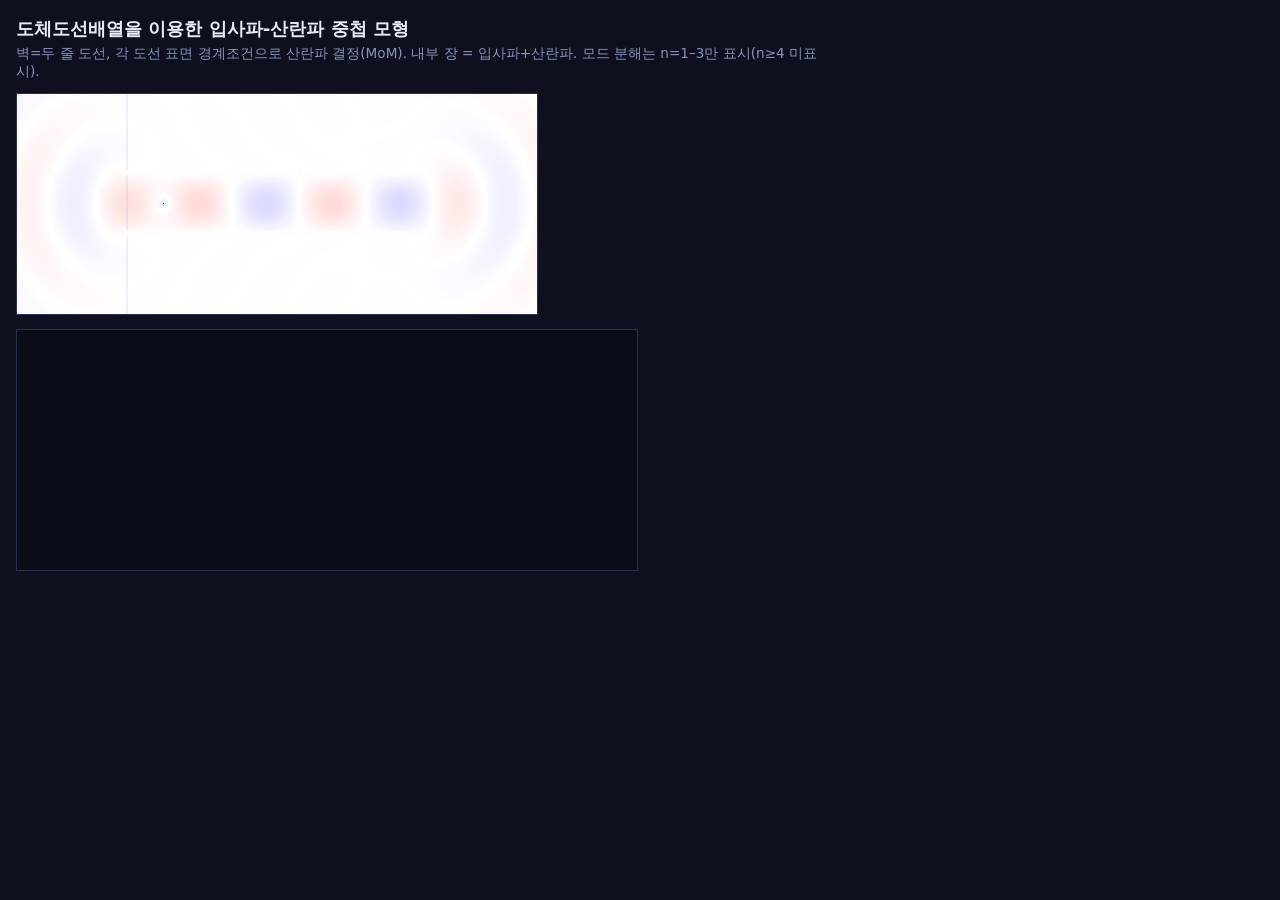
==== higher-order/index.html @ 63b71bd2 "feat: 새 페이지 골격+히트맵 렌더+위상 애니메이션(내부 선원) Co-Authored-By: Claude Opus 4.8 <noreply@anthropic.com>" ====
<!DOCTYPE html>
<html lang="ko"><head><meta charset="utf-8">
<meta name="viewport" content="width=device-width, initial-scale=1">
<title>도체도선배열을 이용한 입사파-산란파 중첩 모형</title>
<link rel="stylesheet" href="style.css"></head>
<body>
<h1>도체도선배열을 이용한 입사파-산란파 중첩 모형</h1>
<p class="sub">벽=두 줄 도선, 각 도선 표면 경계조건으로 산란파 결정(MoM). 내부 장 = 입사파+산란파.
모드 분해는 n=1–3만 표시(n≥4 미표시).</p>
<div class="stage"><div class="cvwrap"><canvas id="cvTot"></canvas></div></div>
<div id="controls"></div>
<div class="stage"><canvas id="cvGraph" width="620" height="240"></canvas></div>
<div id="readouts"></div>
<script src="../core.js"></script>
<script src="../hankel.js"></script>
<script src="../field.js"></script>
<script src="../render.js"></script>
<script src="modes.js"></script>
<script src="script.js"></script>
</body></html>
---- higher-order/style.css ----
:root { --bg:#0e1020; --fg:#e8ebf5; --mut:#8892b5; }
* { box-sizing:border-box; }
body { margin:0; padding:16px; background:var(--bg); color:var(--fg);
  font-family:"Segoe UI",system-ui,sans-serif; }
h1 { font-size:1.15rem; margin:0 0 4px; }
.sub { color:var(--mut); font-size:0.85rem; margin:0 0 12px; max-width:820px; }
.stage { margin:10px 0; }
.cvwrap { position:relative; display:inline-block; max-width:100%; }
canvas { max-width:100%; background:#0a0c18; border:1px solid #2a3050; image-rendering:pixelated; }
#cvGraph { image-rendering:auto; }
.row { display:flex; align-items:center; gap:10px; flex-wrap:wrap; margin:6px 0; }
.row label { min-width:120px; color:var(--mut); font-size:0.85rem; }
button { background:#1b2140; color:var(--fg); border:1px solid #3a4270;
  border-radius:6px; padding:5px 10px; cursor:pointer; font-size:0.85rem; }
button:hover { background:#252d54; }
.warn { color:#f4a261; }
.mode1 { color:#4a90d9; } .mode2 { color:#3fb56b; } .mode3 { color:#e8913a; }
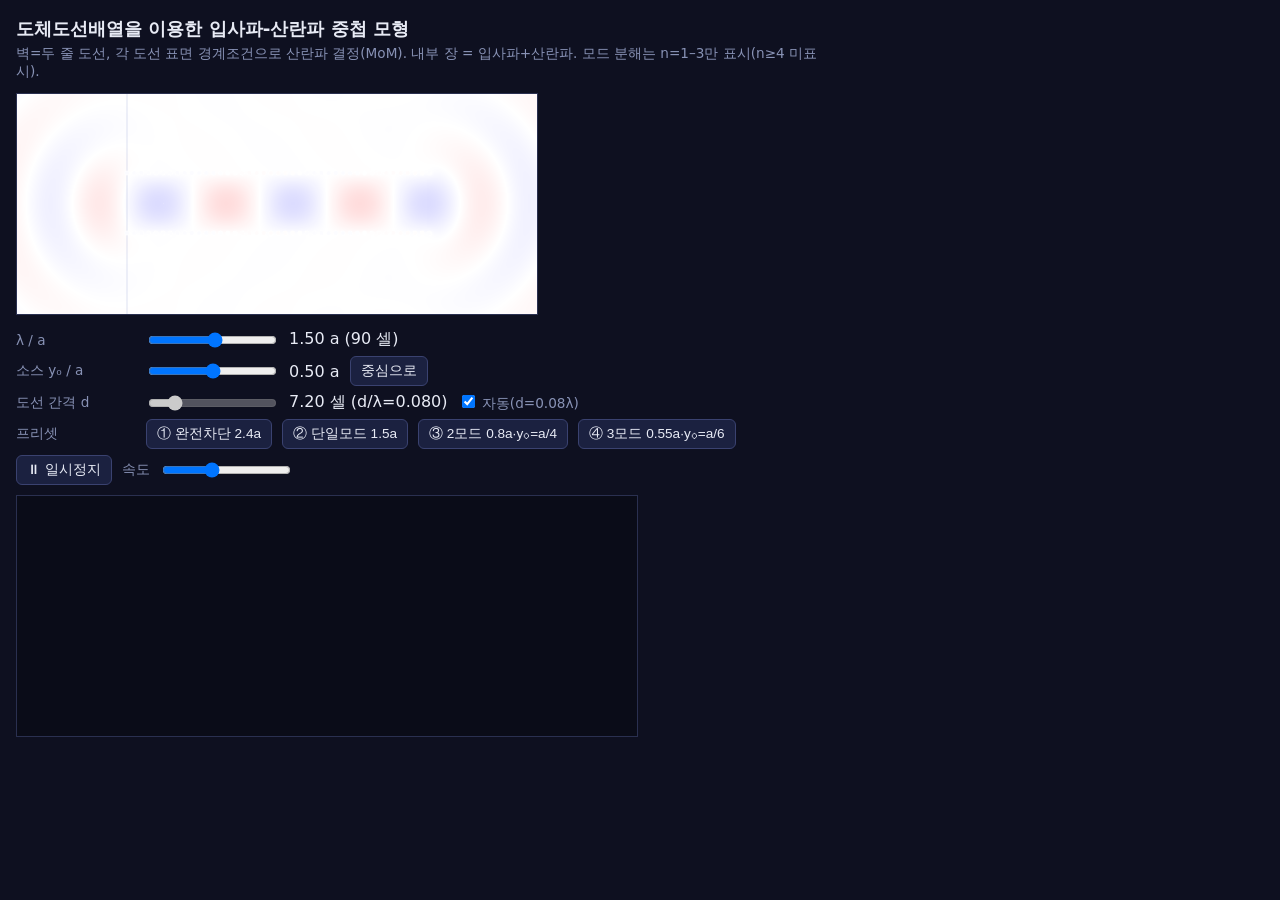
==== commit 68be05cd: "feat: 컨트롤(λ·y₀·중심 버튼·프리셋 4개·d 자동 토글·디바운스) Co-Authored-By: Claude Opus 4.8 <noreply@anthropic.com>" ====
--- a/higher-order/index.html
+++ b/higher-order/index.html
@@ -8,7 +8,27 @@
 <p class="sub">벽=두 줄 도선, 각 도선 표면 경계조건으로 산란파 결정(MoM). 내부 장 = 입사파+산란파.
 모드 분해는 n=1–3만 표시(n≥4 미표시).</p>
 <div class="stage"><div class="cvwrap"><canvas id="cvTot"></canvas></div></div>
-<div id="controls"></div>
+<div id="controls">
+  <div class="row"><label>λ / a</label>
+    <input id="lambda" type="range" min="0.4" max="2.5" step="0.01" value="1.5">
+    <span id="lambdaVal"></span></div>
+  <div class="row"><label>소스 y₀ / a</label>
+    <input id="y0" type="range" min="0.05" max="0.95" step="0.01" value="0.5">
+    <span id="y0Val"></span><button id="centerBtn">중심으로</button></div>
+  <div class="row"><label>도선 간격 d</label>
+    <input id="dWire" type="range" min="2" max="20" step="1" value="5" disabled>
+    <span id="dVal"></span>
+    <label style="min-width:auto"><input id="dAuto" type="checkbox" checked> 자동(d=0.08λ)</label></div>
+  <div class="row"><label>프리셋</label>
+    <button data-preset="1">① 완전차단 2.4a</button>
+    <button data-preset="2">② 단일모드 1.5a</button>
+    <button data-preset="3">③ 2모드 0.8a·y₀=a/4</button>
+    <button data-preset="4">④ 3모드 0.55a·y₀=a/6</button></div>
+  <div class="row">
+    <button id="pauseBtn">⏸ 일시정지</button>
+    <label style="min-width:auto">속도</label>
+    <input id="speed" type="range" min="0" max="0.4" step="0.01" value="0.15"></div>
+</div>
 <div class="stage"><canvas id="cvGraph" width="620" height="240"></canvas></div>
 <div id="readouts"></div>
 <script src="../core.js"></script>
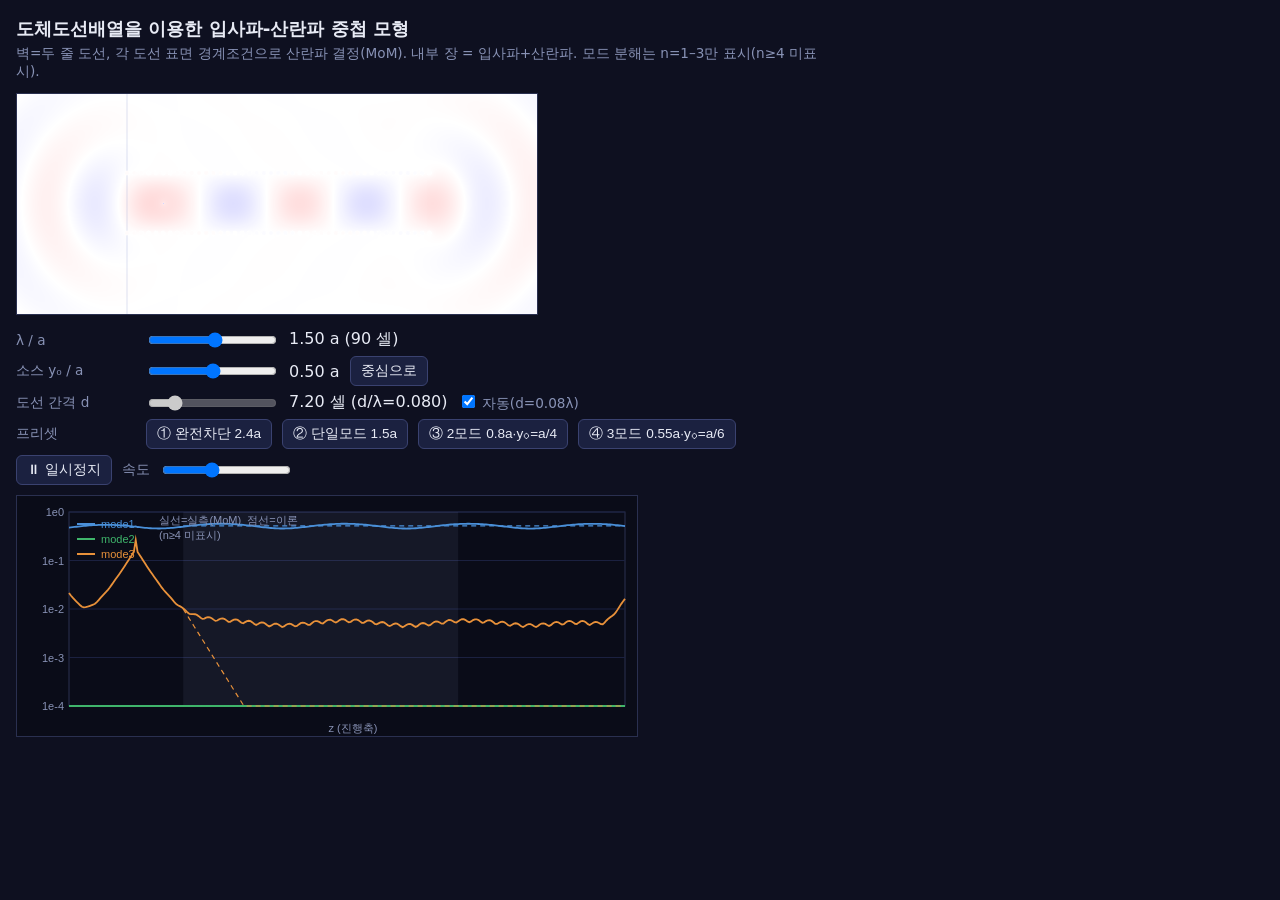
==== commit c9c70890: "feat: 모드 분해 그래프(3모드 실측+이론선, 로그축, 공통 정규화, 붕괴 경고) Co-Authored-By: Claude Opus 4.8 <noreply@anthropic.c" ====
--- a/higher-order/index.html
+++ b/higher-order/index.html
@@ -36,5 +36,6 @@
 <script src="../field.js"></script>
 <script src="../render.js"></script>
 <script src="modes.js"></script>
+<script src="graph.js"></script>
 <script src="script.js"></script>
 </body></html>
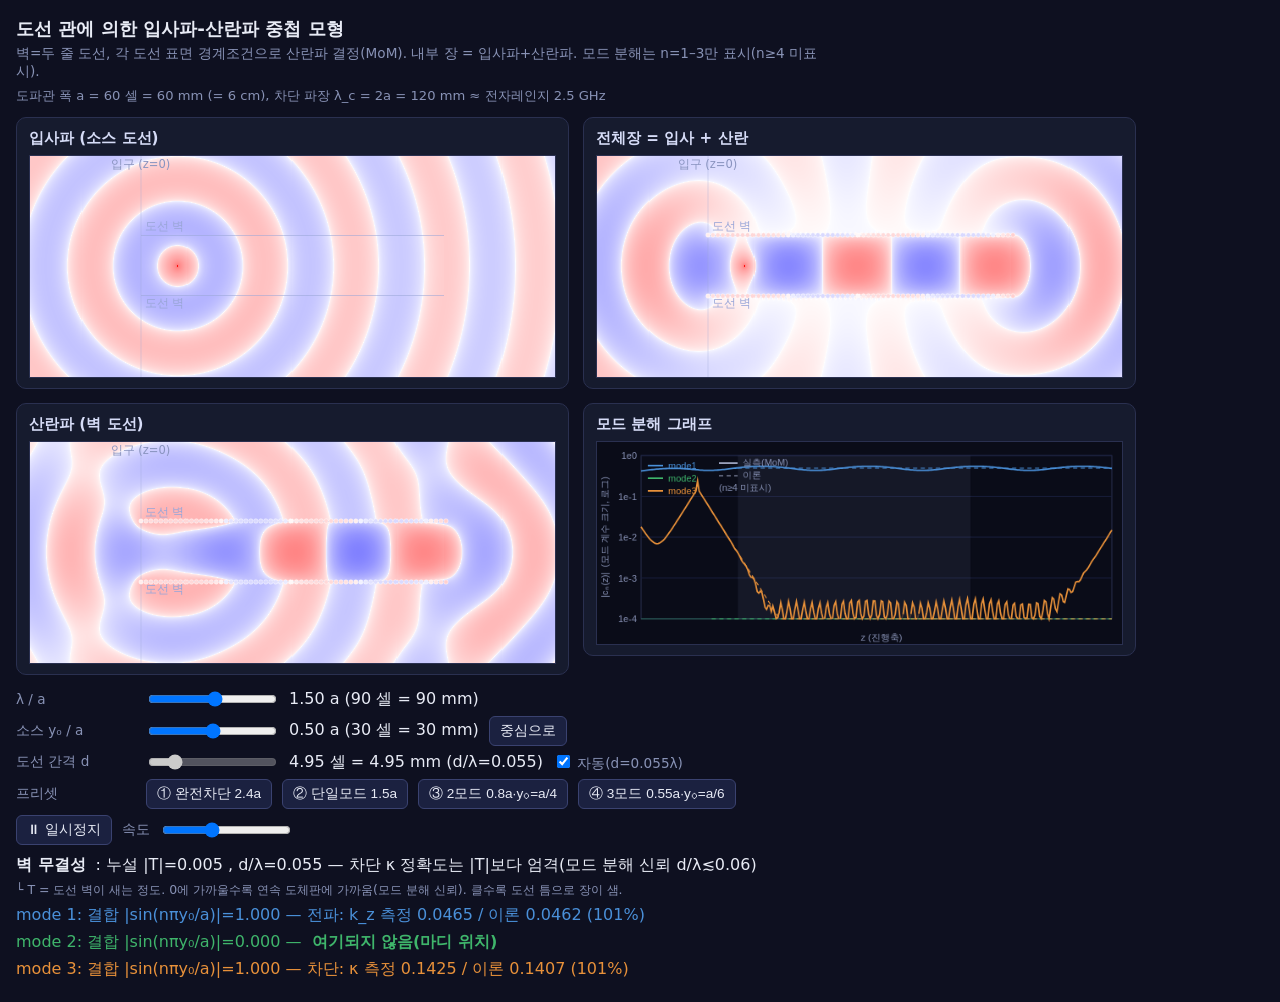
==== commit c00eb30a: "feat: higher-order 시뮬 2×2 개편 반영(입사·전체·산란 + 모드그래프) - render-ho.js 신규: higher-order 전용 렌더(감마 0.4·벽 실선·" ====
--- a/higher-order/index.html
+++ b/higher-order/index.html
@@ -1,13 +1,25 @@
 <!DOCTYPE html>
 <html lang="ko"><head><meta charset="utf-8">
 <meta name="viewport" content="width=device-width, initial-scale=1">
-<title>도체도선배열을 이용한 입사파-산란파 중첩 모형</title>
+<title>도선 관에 의한 입사파-산란파 중첩 모형</title>
 <link rel="stylesheet" href="style.css"></head>
 <body>
-<h1>도체도선배열을 이용한 입사파-산란파 중첩 모형</h1>
+<h1>도선 관에 의한 입사파-산란파 중첩 모형</h1>
 <p class="sub">벽=두 줄 도선, 각 도선 표면 경계조건으로 산란파 결정(MoM). 내부 장 = 입사파+산란파.
 모드 분해는 n=1–3만 표시(n≥4 미표시).</p>
-<div class="stage"><div class="cvwrap"><canvas id="cvTot"></canvas></div></div>
+<p class="scale-note">도파관 폭 a = 60 셀 = 60 mm (= 6 cm), 차단 파장 λ_c = 2a = 120 mm ≈ 전자레인지 2.5 GHz</p>
+
+<div class="grid2x2">
+  <section class="panel"><h3>입사파 (소스 도선)</h3>
+    <div class="cvwrap"><canvas id="cvInc"></canvas></div></section>
+  <section class="panel"><h3>전체장 = 입사 + 산란</h3>
+    <div class="cvwrap"><canvas id="cvTot"></canvas></div></section>
+  <section class="panel"><h3>산란파 (벽 도선)</h3>
+    <div class="cvwrap"><canvas id="cvScat"></canvas></div></section>
+  <section class="panel"><h3>모드 분해 그래프</h3>
+    <div class="cvwrap"><canvas id="cvGraph" width="620" height="240"></canvas></div></section>
+</div>
+
 <div id="controls">
   <div class="row"><label>λ / a</label>
     <input id="lambda" type="range" min="0.4" max="2.5" step="0.01" value="1.5">
@@ -18,7 +30,7 @@
   <div class="row"><label>도선 간격 d</label>
     <input id="dWire" type="range" min="2" max="20" step="1" value="5" disabled>
     <span id="dVal"></span>
-    <label style="min-width:auto"><input id="dAuto" type="checkbox" checked> 자동(d=0.08λ)</label></div>
+    <label style="min-width:auto"><input id="dAuto" type="checkbox" checked> 자동(d=0.055λ)</label></div>
   <div class="row"><label>프리셋</label>
     <button data-preset="1">① 완전차단 2.4a</button>
     <button data-preset="2">② 단일모드 1.5a</button>
@@ -29,12 +41,11 @@
     <label style="min-width:auto">속도</label>
     <input id="speed" type="range" min="0" max="0.4" step="0.01" value="0.15"></div>
 </div>
-<div class="stage"><canvas id="cvGraph" width="620" height="240"></canvas></div>
 <div id="readouts"></div>
 <script src="../core.js"></script>
 <script src="../hankel.js"></script>
 <script src="../field.js"></script>
-<script src="../render.js"></script>
+<script src="render-ho.js"></script>
 <script src="modes.js"></script>
 <script src="graph.js"></script>
 <script src="script.js"></script>
--- a/higher-order/style.css
+++ b/higher-order/style.css
@@ -3,15 +3,29 @@
 body { margin:0; padding:16px; background:var(--bg); color:var(--fg);
   font-family:"Segoe UI",system-ui,sans-serif; }
 h1 { font-size:1.15rem; margin:0 0 4px; }
-.sub { color:var(--mut); font-size:0.85rem; margin:0 0 12px; max-width:820px; }
-.stage { margin:10px 0; }
-.cvwrap { position:relative; display:inline-block; max-width:100%; }
-canvas { max-width:100%; background:#0a0c18; border:1px solid #2a3050; image-rendering:pixelated; }
-#cvGraph { image-rendering:auto; }
+.sub { color:var(--mut); font-size:0.85rem; margin:0 0 6px; max-width:820px; }
+.scale-note { color:var(--mut); font-size:0.82rem; margin:0 0 12px; max-width:820px; }
+
+/* 2×2 그리드: 좌상 입사 · 우상 전체 · 좌하 산란 · 우하 그래프 */
+.grid2x2 { display:grid; grid-template-columns:1fr 1fr; gap:14px; align-items:start; max-width:1120px; }
+.panel { background:#161b2e; border:1px solid #2a3050; border-radius:10px; padding:10px 12px; }
+.panel h3 { margin:0 0 6px; font-size:0.95rem; color:#d6dcf7; font-weight:600; }
+.cvwrap { position:relative; display:block; width:100%; }
+.cvwrap canvas { width:100%; height:auto; display:block; background:#0a0c18;
+  border:1px solid #2a3050; image-rendering:pixelated; }
+#cvInc, #cvScat, #cvTot { aspect-ratio: 520 / 220; }
+#cvGraph { image-rendering:auto; aspect-ratio: 620 / 240; }
+.cv-label { position:absolute; font-size:0.72rem; line-height:1; pointer-events:none; white-space:nowrap; }
+.cv-label-center { transform:translateX(-50%); }
+@media (max-width:900px){ .grid2x2 { grid-template-columns:1fr; } }
+
+#controls { margin-top:14px; max-width:1120px; }
 .row { display:flex; align-items:center; gap:10px; flex-wrap:wrap; margin:6px 0; }
 .row label { min-width:120px; color:var(--mut); font-size:0.85rem; }
 button { background:#1b2140; color:var(--fg); border:1px solid #3a4270;
   border-radius:6px; padding:5px 10px; cursor:pointer; font-size:0.85rem; }
 button:hover { background:#252d54; }
 .warn { color:#f4a261; }
+.tcap { color:var(--mut); font-size:0.78rem; margin:2px 0 6px; }
+#readouts { margin-top:10px; max-width:1120px; }
 .mode1 { color:#4a90d9; } .mode2 { color:#3fb56b; } .mode3 { color:#e8913a; }
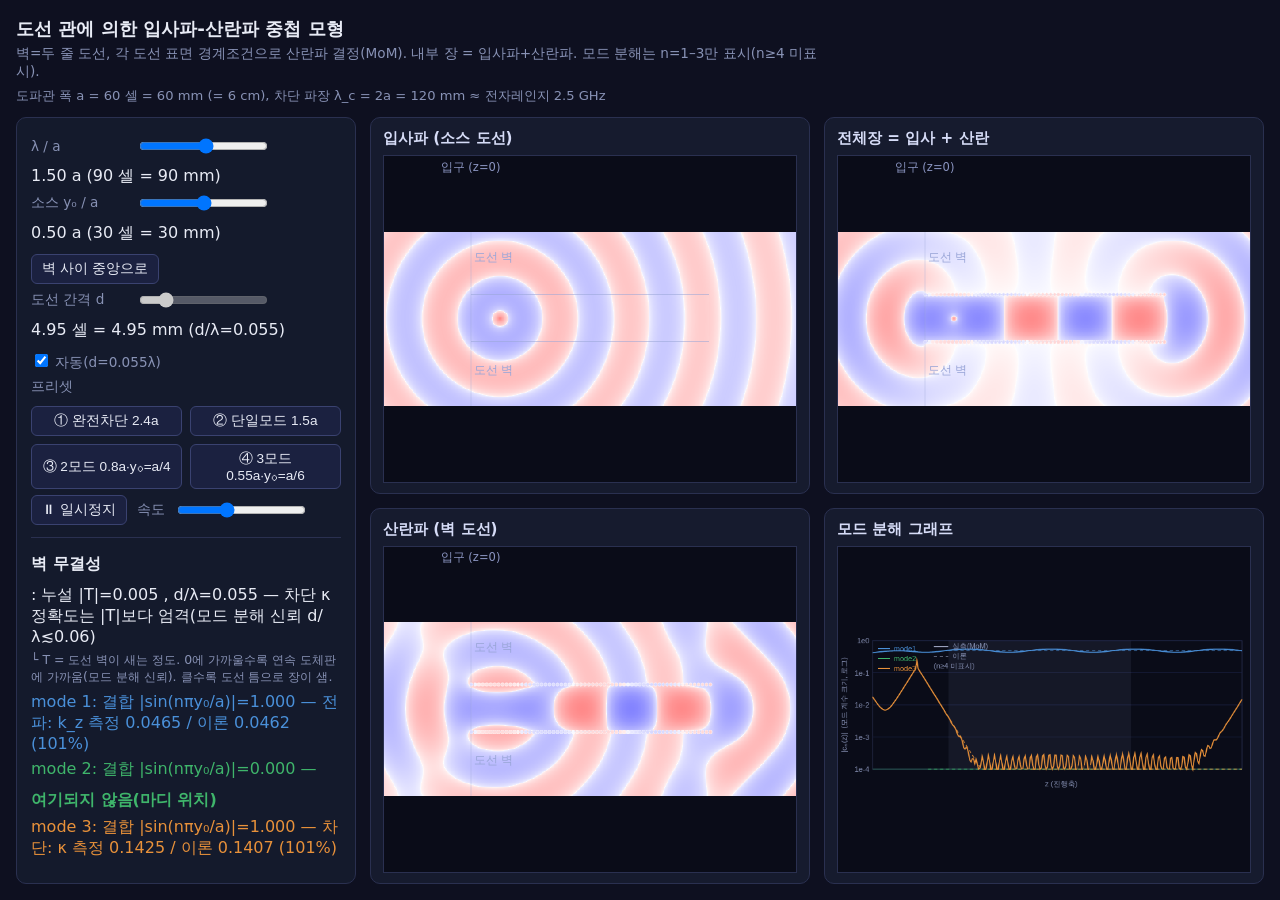
==== commit 0727bf58: "feat: higher-order 좌우 2단 레이아웃 + 컨트롤 개선 - 좌측 사이드바(컨트롤+정보) / 우측 2×2 그래프 레이아웃, 페이지 무스크롤·반응형 - '중심으로' 버튼" ====
--- a/higher-order/index.html
+++ b/higher-order/index.html
@@ -4,44 +4,55 @@
 <title>도선 관에 의한 입사파-산란파 중첩 모형</title>
 <link rel="stylesheet" href="style.css"></head>
 <body>
+<div class="page-head">
 <h1>도선 관에 의한 입사파-산란파 중첩 모형</h1>
 <p class="sub">벽=두 줄 도선, 각 도선 표면 경계조건으로 산란파 결정(MoM). 내부 장 = 입사파+산란파.
 모드 분해는 n=1–3만 표시(n≥4 미표시).</p>
 <p class="scale-note">도파관 폭 a = 60 셀 = 60 mm (= 6 cm), 차단 파장 λ_c = 2a = 120 mm ≈ 전자레인지 2.5 GHz</p>
-
-<div class="grid2x2">
-  <section class="panel"><h3>입사파 (소스 도선)</h3>
-    <div class="cvwrap"><canvas id="cvInc"></canvas></div></section>
-  <section class="panel"><h3>전체장 = 입사 + 산란</h3>
-    <div class="cvwrap"><canvas id="cvTot"></canvas></div></section>
-  <section class="panel"><h3>산란파 (벽 도선)</h3>
-    <div class="cvwrap"><canvas id="cvScat"></canvas></div></section>
-  <section class="panel"><h3>모드 분해 그래프</h3>
-    <div class="cvwrap"><canvas id="cvGraph" width="620" height="240"></canvas></div></section>
 </div>
 
-<div id="controls">
-  <div class="row"><label>λ / a</label>
-    <input id="lambda" type="range" min="0.4" max="2.5" step="0.01" value="1.5">
-    <span id="lambdaVal"></span></div>
-  <div class="row"><label>소스 y₀ / a</label>
-    <input id="y0" type="range" min="0.05" max="0.95" step="0.01" value="0.5">
-    <span id="y0Val"></span><button id="centerBtn">중심으로</button></div>
-  <div class="row"><label>도선 간격 d</label>
-    <input id="dWire" type="range" min="2" max="20" step="1" value="5" disabled>
-    <span id="dVal"></span>
-    <label style="min-width:auto"><input id="dAuto" type="checkbox" checked> 자동(d=0.055λ)</label></div>
-  <div class="row"><label>프리셋</label>
-    <button data-preset="1">① 완전차단 2.4a</button>
-    <button data-preset="2">② 단일모드 1.5a</button>
-    <button data-preset="3">③ 2모드 0.8a·y₀=a/4</button>
-    <button data-preset="4">④ 3모드 0.55a·y₀=a/6</button></div>
-  <div class="row">
-    <button id="pauseBtn">⏸ 일시정지</button>
-    <label style="min-width:auto">속도</label>
-    <input id="speed" type="range" min="0" max="0.4" step="0.01" value="0.15"></div>
+<div class="app-main">
+
+  <aside class="sidebar">
+    <div id="controls">
+      <div class="row"><label>λ / a</label>
+        <input id="lambda" type="range" min="0.4" max="2.5" step="0.01" value="1.5">
+        <span id="lambdaVal"></span></div>
+      <div class="row"><label>소스 y₀ / a</label>
+        <input id="y0" type="range" min="0.05" max="0.95" step="0.01" value="0.5">
+        <span id="y0Val"></span><button id="centerBtn" title="소스 도선을 두 벽의 정중앙(y₀=a/2)에 배치합니다">벽 사이 중앙으로</button></div>
+      <div class="row"><label>도선 간격 d</label>
+        <input id="dWire" type="range" min="2" max="20" step="1" value="5" disabled>
+        <span id="dVal"></span>
+        <label style="min-width:auto"><input id="dAuto" type="checkbox" checked> 자동(d=0.055λ)</label></div>
+      <div class="row"><label>프리셋</label>
+        <div class="preset-grid">
+          <button data-preset="1">① 완전차단 2.4a</button>
+          <button data-preset="2">② 단일모드 1.5a</button>
+          <button data-preset="3">③ 2모드 0.8a·y₀=a/4</button>
+          <button data-preset="4">④ 3모드 0.55a·y₀=a/6</button>
+        </div></div>
+      <div class="row">
+        <button id="pauseBtn">⏸ 일시정지</button>
+        <label style="min-width:auto">속도</label>
+        <input id="speed" type="range" min="0" max="0.4" step="0.01" value="0.15"></div>
+    </div>
+    <div id="readouts"></div>
+  </aside>
+
+  <div class="grid2x2">
+    <section class="panel"><h3>입사파 (소스 도선)</h3>
+      <div class="cvwrap"><canvas id="cvInc"></canvas></div></section>
+    <section class="panel"><h3>전체장 = 입사 + 산란</h3>
+      <div class="cvwrap"><canvas id="cvTot"></canvas></div></section>
+    <section class="panel"><h3>산란파 (벽 도선)</h3>
+      <div class="cvwrap"><canvas id="cvScat"></canvas></div></section>
+    <section class="panel"><h3>모드 분해 그래프</h3>
+      <div class="cvwrap"><canvas id="cvGraph" width="620" height="240"></canvas></div></section>
+  </div>
+
 </div>
-<div id="readouts"></div>
+
 <script src="../core.js"></script>
 <script src="../hankel.js"></script>
 <script src="../field.js"></script>
--- a/higher-order/style.css
+++ b/higher-order/style.css
@@ -1,31 +1,54 @@
 :root { --bg:#0e1020; --fg:#e8ebf5; --mut:#8892b5; }
 * { box-sizing:border-box; }
+html, body { height:100%; }
 body { margin:0; padding:16px; background:var(--bg); color:var(--fg);
-  font-family:"Segoe UI",system-ui,sans-serif; }
+  font-family:"Segoe UI",system-ui,sans-serif;
+  display:flex; flex-direction:column; overflow:hidden; }
 h1 { font-size:1.15rem; margin:0 0 4px; }
 .sub { color:var(--mut); font-size:0.85rem; margin:0 0 6px; max-width:820px; }
 .scale-note { color:var(--mut); font-size:0.82rem; margin:0 0 12px; max-width:820px; }
+.page-head { flex:0 0 auto; }
 
-/* 2×2 그리드: 좌상 입사 · 우상 전체 · 좌하 산란 · 우하 그래프 */
-.grid2x2 { display:grid; grid-template-columns:1fr 1fr; gap:14px; align-items:start; max-width:1120px; }
+/* 본문: 좌 사이드바 + 우 2×2 그래프, 남은 높이를 채움 */
+.app-main { flex:1 1 auto; min-height:0; display:flex; gap:14px; }
+
+/* 좌측 사이드바: 고정 폭, 내부만 스크롤 */
+.sidebar { flex:0 0 340px; width:340px; overflow-y:auto;
+  background:#141a2c; border:1px solid #2a3050; border-radius:10px; padding:12px 14px; }
+
+/* 우측 2×2 그래프 그리드 */
+.grid2x2 { flex:1 1 auto; min-width:0; display:grid;
+  grid-template-columns:1fr 1fr; grid-template-rows:1fr 1fr; gap:14px; }
 .panel { background:#161b2e; border:1px solid #2a3050; border-radius:10px; padding:10px 12px; }
+.grid2x2 .panel { display:flex; flex-direction:column; min-height:0; }
 .panel h3 { margin:0 0 6px; font-size:0.95rem; color:#d6dcf7; font-weight:600; }
-.cvwrap { position:relative; display:block; width:100%; }
-.cvwrap canvas { width:100%; height:auto; display:block; background:#0a0c18;
-  border:1px solid #2a3050; image-rendering:pixelated; }
-#cvInc, #cvScat, #cvTot { aspect-ratio: 520 / 220; }
-#cvGraph { image-rendering:auto; aspect-ratio: 620 / 240; }
+.cvwrap { position:relative; flex:1 1 auto; min-height:0; }
+.cvwrap canvas { width:100%; height:100%; object-fit:contain; display:block;
+  background:#0a0c18; border:1px solid #2a3050; image-rendering:pixelated; }
+#cvGraph { image-rendering:auto; }
 .cv-label { position:absolute; font-size:0.72rem; line-height:1; pointer-events:none; white-space:nowrap; }
 .cv-label-center { transform:translateX(-50%); }
-@media (max-width:900px){ .grid2x2 { grid-template-columns:1fr; } }
 
-#controls { margin-top:14px; max-width:1120px; }
+/* 컨트롤 */
 .row { display:flex; align-items:center; gap:10px; flex-wrap:wrap; margin:6px 0; }
-.row label { min-width:120px; color:var(--mut); font-size:0.85rem; }
+.row label { min-width:96px; color:var(--mut); font-size:0.85rem; }
 button { background:#1b2140; color:var(--fg); border:1px solid #3a4270;
   border-radius:6px; padding:5px 10px; cursor:pointer; font-size:0.85rem; }
 button:hover { background:#252d54; }
+
+/* 프리셋 2×2 그리드 (버튼 4개 같은 폭, 텍스트 길면 자연 줄바꿈) */
+.preset-grid { flex:1 1 100%; display:grid; grid-template-columns:1fr 1fr; gap:8px; }
+.preset-grid button { white-space:normal; }
+
 .warn { color:#f4a261; }
 .tcap { color:var(--mut); font-size:0.78rem; margin:2px 0 6px; }
-#readouts { margin-top:10px; max-width:1120px; }
+#readouts { margin-top:12px; border-top:1px solid #2a3050; padding-top:10px; }
 .mode1 { color:#4a90d9; } .mode2 { color:#3fb56b; } .mode3 { color:#e8913a; }
+
+/* 반응형: 폭 900px 이하면 사이드바 위 · 그래프 아래 세로 배치로 복귀 */
+@media (max-width:900px){
+  body { overflow:auto; }
+  .app-main { flex-direction:column; }
+  .sidebar { flex:0 0 auto; width:auto; overflow:visible; }
+  .grid2x2 { grid-template-columns:1fr; grid-template-rows:none; }
+}
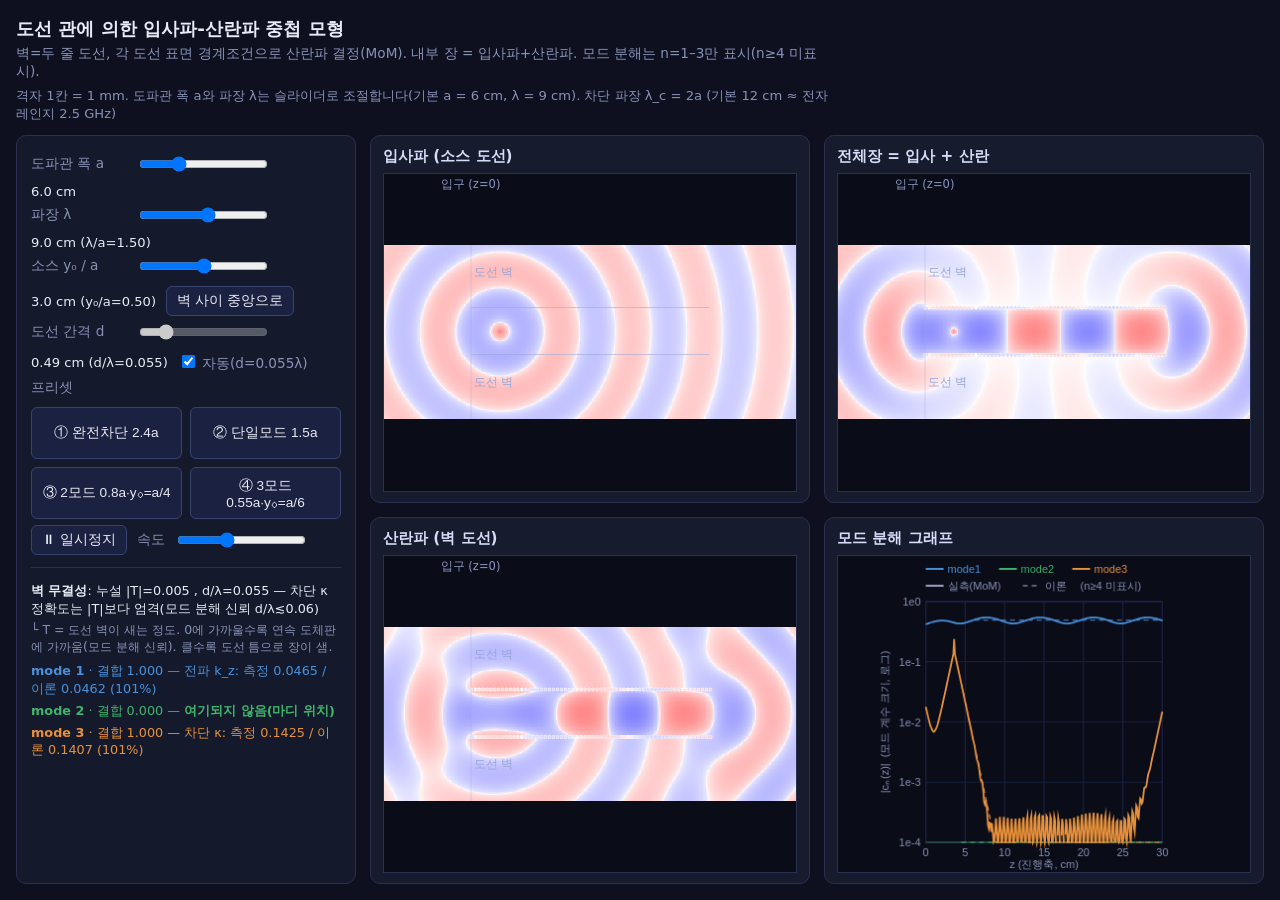
==== commit f2e1b424: "feat: 단위 cm 통일 + a·λ 슬라이더 + 모드 그래프 개선 - 표시 단위 cm 통일, '셀' 표현 제거 (내부 계산은 격자 단위 유지) - 도파관 폭 a 슬라이더 추가(2" ====
--- a/higher-order/index.html
+++ b/higher-order/index.html
@@ -8,15 +8,19 @@
 <h1>도선 관에 의한 입사파-산란파 중첩 모형</h1>
 <p class="sub">벽=두 줄 도선, 각 도선 표면 경계조건으로 산란파 결정(MoM). 내부 장 = 입사파+산란파.
 모드 분해는 n=1–3만 표시(n≥4 미표시).</p>
-<p class="scale-note">도파관 폭 a = 60 셀 = 60 mm (= 6 cm), 차단 파장 λ_c = 2a = 120 mm ≈ 전자레인지 2.5 GHz</p>
+<p class="scale-note">격자 1칸 = 1 mm. 도파관 폭 a와 파장 λ는 슬라이더로 조절합니다(기본 a = 6 cm, λ = 9 cm).
+차단 파장 λ_c = 2a (기본 12 cm ≈ 전자레인지 2.5 GHz)</p>
 </div>
 
 <div class="app-main">
 
   <aside class="sidebar">
     <div id="controls">
-      <div class="row"><label>λ / a</label>
-        <input id="lambda" type="range" min="0.4" max="2.5" step="0.01" value="1.5">
+      <div class="row"><label>도파관 폭 a</label>
+        <input id="aWidth" type="range" min="2" max="16" step="0.1" value="6">
+        <span id="aVal"></span></div>
+      <div class="row"><label>파장 λ</label>
+        <input id="lambda" type="range" min="2" max="15" step="0.1" value="9">
         <span id="lambdaVal"></span></div>
       <div class="row"><label>소스 y₀ / a</label>
         <input id="y0" type="range" min="0.05" max="0.95" step="0.01" value="0.5">
--- a/higher-order/style.css
+++ b/higher-order/style.css
@@ -32,17 +32,20 @@
 /* 컨트롤 */
 .row { display:flex; align-items:center; gap:10px; flex-wrap:wrap; margin:6px 0; }
 .row label { min-width:96px; color:var(--mut); font-size:0.85rem; }
+#controls .row span { color:var(--fg); font-size:0.82rem; min-width:118px; }
 button { background:#1b2140; color:var(--fg); border:1px solid #3a4270;
   border-radius:6px; padding:5px 10px; cursor:pointer; font-size:0.85rem; }
 button:hover { background:#252d54; }
 
-/* 프리셋 2×2 그리드 (버튼 4개 같은 폭, 텍스트 길면 자연 줄바꿈) */
+/* 프리셋 2×2 그리드 (버튼 4개 폭·높이 동일, 텍스트 길면 자연 줄바꿈·가운데 정렬) */
 .preset-grid { flex:1 1 100%; display:grid; grid-template-columns:1fr 1fr; gap:8px; }
-.preset-grid button { white-space:normal; }
+.preset-grid button { white-space:normal; min-height:52px;
+  display:flex; align-items:center; justify-content:center; text-align:center; }
 
 .warn { color:#f4a261; }
 .tcap { color:var(--mut); font-size:0.78rem; margin:2px 0 6px; }
-#readouts { margin-top:12px; border-top:1px solid #2a3050; padding-top:10px; }
+#readouts { margin-top:12px; border-top:1px solid #2a3050; padding-top:10px; font-size:0.8rem; }
+#readouts .rd { display:block; margin:4px 0; line-height:1.4; }
 .mode1 { color:#4a90d9; } .mode2 { color:#3fb56b; } .mode3 { color:#e8913a; }
 
 /* 반응형: 폭 900px 이하면 사이드바 위 · 그래프 아래 세로 배치로 복귀 */
